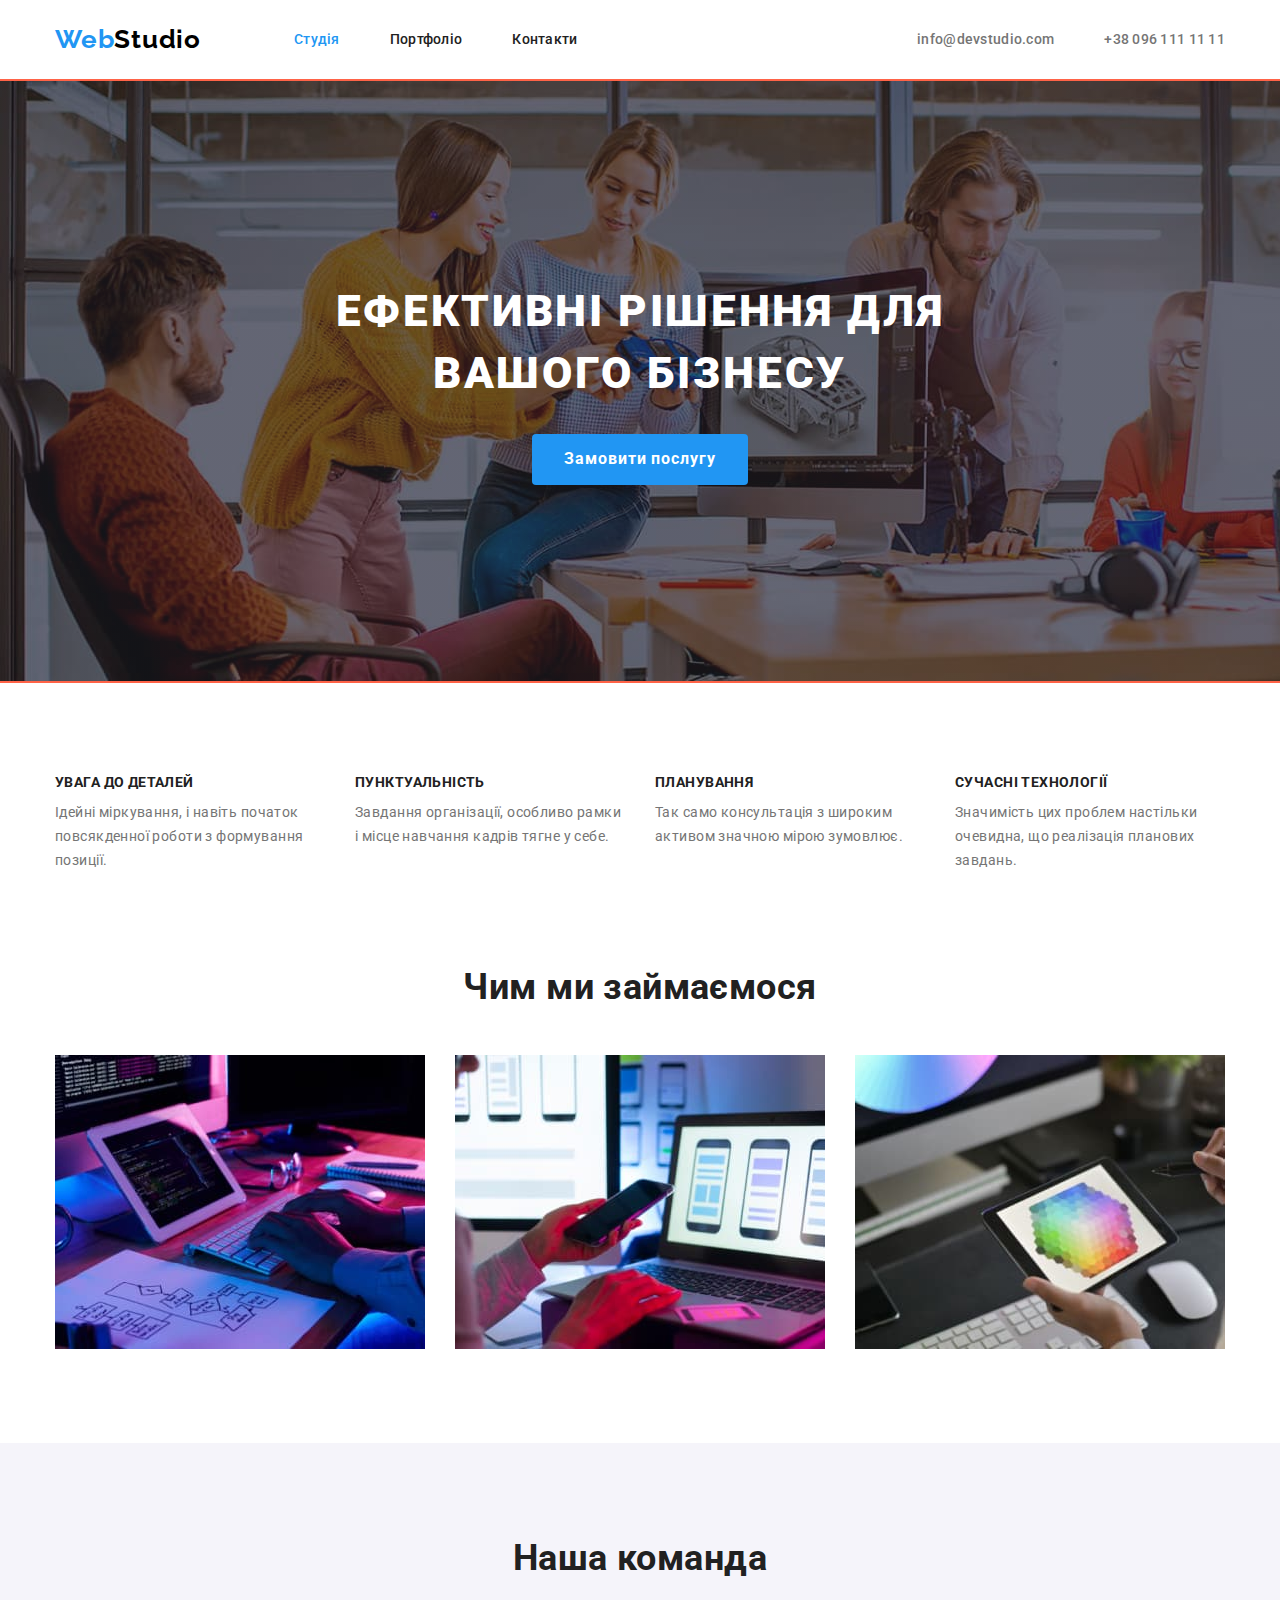
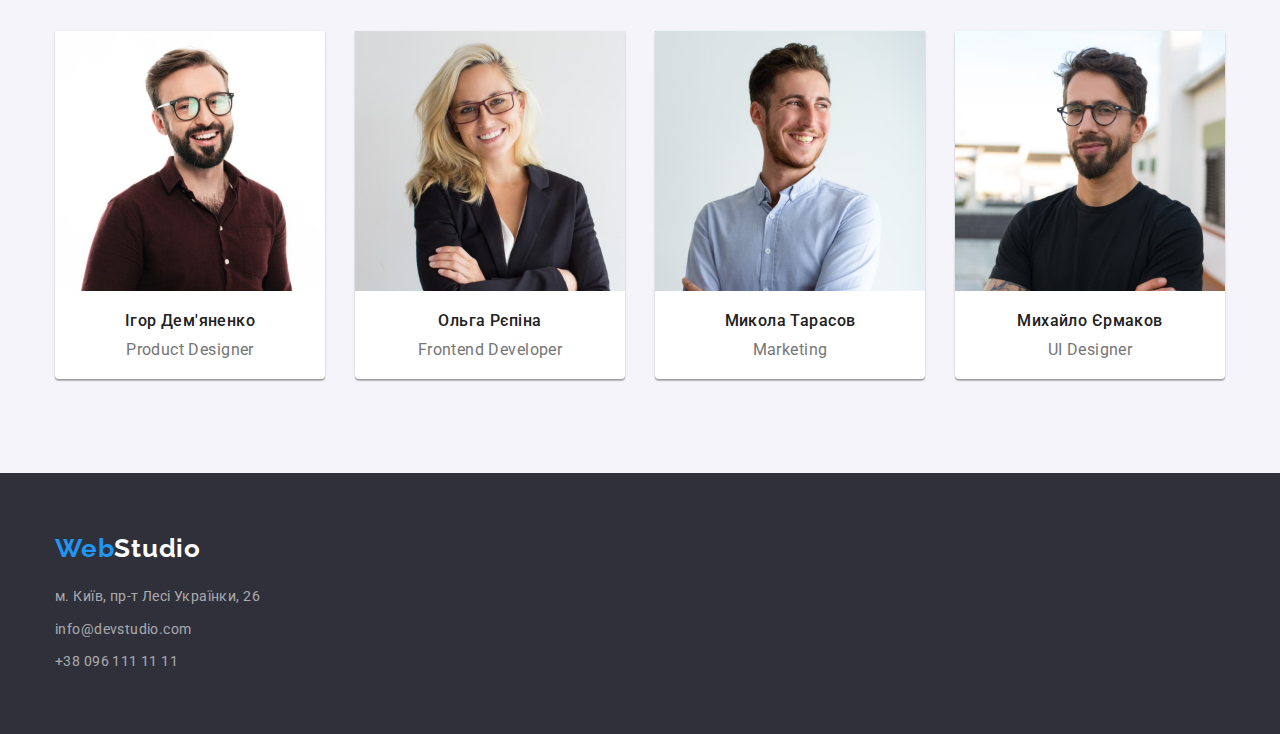
==== index.html @ 195d19e8 "Hero overlay" ====
<!DOCTYPE html>
<html lang="uk">
  <head>
    <meta charset="UTF-8" />
    <meta http-equiv="X-UA-Compatible" content="IE=edge" />
    <meta name="viewport" content="width=device-width, initial-scale=1.0" />
    <link rel="preconnect" href="https://fonts.googleapis.com" />
    <link rel="preconnect" href="https://fonts.gstatic.com" crossorigin />
    <link
      href="https://fonts.googleapis.com/css2?family=Raleway:wght@700&family=Roboto:wght@400;500;700;900&display=swap"
      rel="stylesheet"
    />
    <link
      rel="stylesheet"
      href="https://cdnjs.cloudflare.com/ajax/libs/modern-normalize/1.1.0/modern-normalize.min.css"
    />
    <title>WebStudio</title>
    <link rel="stylesheet" href="./css/styles.css" />
  </head>
  <body>
    <header class="page-header">
      <div class="container main-nav">
        <!-- Logo and Nav -->
        <a href="./index.html" class="logo">Web<span class="studio-header">Studio</span></a>
        <nav class="nav-section">
          <ul class="site-nav list">
            <li class="item">
              <a href="./index.html" class="link current">Студія</a>
            </li>
            <li class="item">
              <a href="./portfolio.html" class="link">Портфоліо</a>
            </li>
            <li class="item">
              <a href="" class="link">Контакти</a>
            </li>
          </ul>
        </nav>
        <!-- Email and Tel -->
        <ul class="contact-nav list">
          <li class="item">
            <a href="mailto:info@devstudio.com" class="contacts link">info@devstudio.com</a>
          </li>
          <li class="item">
            <a href="tel:+380961111111" class="contacts link">+38 096 111 11 11</a>
          </li>
        </ul>
      </div>
    </header>
    <main>
      <!-- Section Hero -->
      <section class="hero overlay">
        <!-- <div class="hero-container container"> -->
        <h1 class="hero-title">Ефективні рішення для вашого бізнесу</h1>
        <!-- </div> -->
        <button type="button" class="button">Замовити послугу</button>
      </section>
      <!-- Section - Our features -->
      <section class="features section">
        <div class="container">
          <h2 class="visually-hidden">Наші переваги</h2>
          <ul class="feature-list list">
            <li class="item">
              <h3 class="title">УВАГА ДО ДЕТАЛЕЙ</h3>
              <p class="text">
                Ідейні міркування, і навіть початок повсякденної роботи з формування позиції.
              </p>
            </li>
            <li class="item">
              <h3 class="title">ПУНКТУАЛЬНІСТЬ</h3>
              <p class="text">
                Завдання організації, особливо рамки і місце навчання кадрів тягне у себе.
              </p>
            </li>
            <li class="item">
              <h3 class="title">ПЛАНУВАННЯ</h3>
              <p class="text">Так само консультація з широким активом значною мірою зумовлює.</p>
            </li>
            <li class="item">
              <h3 class="title">СУЧАСНІ ТЕХНОЛОГІЇ</h3>
              <p class="text">
                Значимість цих проблем настільки очевидна, що реалізація планових завдань.
              </p>
            </li>
          </ul>
        </div>
      </section>
      <!-- Section - What we are doing -->
      <section class="work section">
        <div class="container">
          <h2 class="work-title">Чим ми займаємося</h2>
          <ul class="work-list list">
            <li class="item">
              <img
                src="./images/what-we-are-doing/img1.jpg"
                alt="Алгоритм"
                width="370"
                height="294"
              />
            </li>
            <li class="item">
              <img
                src="./images/what-we-are-doing/img2.jpg"
                alt="Мобільний додаток"
                width="370"
                height="294"
              />
            </li>
            <li class="item">
              <img
                src="./images/what-we-are-doing/img3.jpg"
                alt="Палітра кольорів"
                width="370"
                height="294"
              />
            </li>
          </ul>
        </div>
      </section>
      <!-- Section - Our team -->
      <section class="team section">
        <div class="container">
          <h2 class="team-title">Наша команда</h2>
          <ul class="team-list list">
            <li class="item">
              <img
                src="./images/our-team/teamcard1.jpg"
                alt="Ігор Дем'яненко"
                width="270"
                height="260"
              />
              <div class="card-text">
                <h3 class="title">Ігор Дем'яненко</h3>
                <p lang="en" class="text">Product Designer</p>
              </div>
            </li>
            <li class="item">
              <img
                src="./images/our-team/teamcard2.jpg"
                alt="Ольга Рєпіна"
                width="270"
                height="260"
              />
              <div class="card-text">
                <h3 class="title">Ольга Рєпіна</h3>
                <p lang="en" class="text">Frontend Developer</p>
              </div>
            </li>
            <li class="item">
              <img
                src="./images/our-team/teamcard3.jpg"
                alt="Микола Тарасов"
                width="270"
                height="260"
              />
              <div class="card-text">
                <h3 class="title">Микола Тарасов</h3>
                <p lang="en" class="text">Marketing</p>
              </div>
            </li>
            <li class="item">
              <img
                src="./images/our-team/teamcard4.jpg"
                alt="Михайло Єрмаков"
                width="270"
                height="260"
              />
              <div class="card-text">
                <h3 class="title">Михайло Єрмаков</h3>
                <p lang="en" class="text">UI Designer</p>
              </div>
            </li>
          </ul>
        </div>
      </section>
    </main>
    <footer class="page-footer">
      <div class="container">
        <!-- Logo and contacts-->
        <a href="./index.html" class="logo">Web<span class="studio-footer">Studio</span></a>
        <address>
          <ul class="footer-list list">
            <li class="item">
              <a
                href="https://goo.gl/maps/AmhNYhJj7zLtnfJ69"
                target="_blank"
                rel="noreferrer noopener nofollow"
                class="address-footer footer-link"
                >м. Київ, пр-т Лесі Українки, 26</a
              >
            </li>
            <li class="item">
              <a href="mailto:info@devstudio.com" class="email-footer footer-link"
                >info@devstudio.com</a
              >
            </li>
            <li class="item">
              <a href="tel:+380961111111" class="tel-footer footer-link">+38 096 111 11 11</a>
            </li>
          </ul>
        </address>
      </div>
    </footer>
  </body>
</html>
---- css/styles.css ----
:root {
    --primary-bkgd-color:#FFFFFF;
    --secondary-bkgd-color:#2F303A;
    --team-bkgd-color:#F5F4FA;

    --primary-text-color: #757575;
    --secondary-text-color: #212121;
    --accent-text-color: #2196F3;
    --herobutton-accent-color: #188CE8;
    --logo-text-color: #000000;

    --contacts-footer-color: rgba(255, 255, 255, 0.6);
    --portfolio-bkgd-color: #EEEEEE;
    --header-line-color:#ECECEC;
}
/* Global */
body {
    background-color:var(--primary-bkgd-color);
    color: var(--primary-text-color);

    font-family: 'Roboto', sans-serif;
    font-size: 14px;
    line-height: 1.7;
    letter-spacing: 0.03em;
}
.site-nav .link:hover,
.site-nav .link:focus {
    color: var(--accent-text-color);
}
.contact-nav .link:hover,
.contact-nav .link:focus {
    color: var(--accent-text-color);
}
.site-nav .link.current {
    color: var(--accent-text-color);
}
.hero .button:hover,
.hero .button:focus {
    background-color: var(--herobutton-accent-color);
}
.portfolio .button:hover,
.portfolio .button:focus {
    background-color: var(--accent-text-color);
    color: var(--primary-bkgd-color);
    box-shadow: 0px 3px 1px rgba(0, 0, 0, 0.1), 0px 1px 2px rgba(0, 0, 0, 0.08), 0px 2px 2px rgba(0, 0, 0, 0.12);
}
.link,
.card {
    text-decoration: none;
}
.footer-link:hover,
.footer-link:focus {
    color: var(--primary-bkgd-color);
}
img {
    display: block;
}
/* Utilites */
.list {
    list-style: none;
    padding: 0;
    margin: 0;
}
.container {
    margin-left: auto;
    margin-right: auto;
    width: 1200px;
    padding-left: 15px;
    padding-right: 15px;
}
.section {
    padding-top: 94px;
    padding-bottom: 94px;
}

/* HEADER */
.page-header {
    border-bottom-width: 1px;
    border-bottom-style: solid;
    border-bottom-color: var(--header-line-color);
}
.main-nav {
    display: flex;
    align-items: center;
}
/* logo */
.logo {
    color: var(--accent-text-color);

    font-family: 'Raleway', sans-serif;
    font-weight: 700;
    font-size: 26px;
    line-height: 1.2;
    letter-spacing: 0.03em;
    text-decoration: none;
}
.studio-header {
    color: var(--logo-text-color);
}
/* site-nav */
.site-nav,
.contact-nav{
    display: flex;
}
.site-nav .item:not(:last-child) {
    margin-right: 50px;
}
.site-nav .link,
.contact-nav .link {
    display: block;
    padding-top: 32px;
    padding-bottom: 32px;

    color: var(--secondary-text-color);
    font-weight: 500;
    font-size: 14px;
    line-height: 1.14;
    letter-spacing: 0.02em;
}
.nav-section {
    margin-left: 93px;
}
/* contact-nav */
.contact-nav .contacts {
    color: var(--primary-text-color);
}
.contact-nav .item + .item {
    margin-left: 50px;
}
.contact-nav {
    margin-left: auto;
}

/* HERO */
.hero {
    background-color: var(--secondary-bkgd-color);
    padding-top: 200px;
    padding-bottom: 200px;
    text-align: center;
}
.hero-container {
    width: 696px;
}
.hero-title {
    margin-top: 0px;
    margin-bottom: 30px;
    margin-left: auto;
    margin-right: auto;
    width: 696px;

    color: var(--primary-bkgd-color);

    font-weight: 900;
    font-size: 44px;
    line-height: 1.4;
    letter-spacing: 0.06em;
    text-transform: uppercase;
}
.hero .button {
    padding: 10px 32px;
    min-width: 216px;
    border: none;
    border-radius: 4px;

    background-color: var(--accent-text-color);
    color: var(--primary-bkgd-color);

    font-family: inherit;
    font-weight: 700;
    font-size: 16px;
    line-height: 1.9;
    align-items: center;
    letter-spacing: 0.06em;
    cursor: pointer;
}
.overlay {
    max-width: 1600px;
    height: 600px;
    margin-left: auto;
    margin-right: auto;
    outline: 2px solid tomato;
    background-image: 
    linear-gradient(to right,rgba(47, 48, 58, 0.4), rgba(47, 48, 58, 0.4)),
    url(../images/hero/hero.jpg);
}
/* OUR FEATURES */

.visually-hidden {
    position: absolute;
    width: 1px;
    height: 1px;
    margin: -1px;
    border: 0;
    padding: 0;
    white-space: nowrap;
    clip-path: inset(100%);
    clip: rect(0 0 0 0);
    overflow: hidden;
}
.feature-list {
    display:flex;
}
.feature-list .item {
    width: 270px;
}
.feature-list .item:not(:last-child) {
    margin-right: 30px;
}
.features .title {
    margin-top: 0;
    margin-bottom: 10px;

    color: var(--secondary-text-color);

    font-size: 14px;
    font-weight: 700;
    line-height: 1.14;
    text-transform: uppercase;
}
.features .text {
    margin-top: 0;
    margin-bottom: 0;
}
/* WHAT WE ARE DOING (WORK)*/
.work {
    padding-top: 0;
}
.work-list {
    display: flex;
}
.work-list .item:not(:last-child) {
    margin-right: 30px;
}
.work-title,
.team-title {
    color: var(--secondary-text-color);

    font-weight: 700;
    font-size: 36px;
    line-height: 1.2;
    text-align: center;
}
.work-title {
    margin-top: 0;
    margin-bottom: 46px;
}

/* OUR TEAM */
.team {
    background-color: var(--team-bkgd-color);
}
.team-list {
    display: flex;
}
.team-list .item:not(:last-child) {
    margin-right: 30px;
}
.team .item {
/* outline: 1px solid tomato; */
background: #FFFFFF;
box-shadow: 0px 1px 3px rgba(0, 0, 0, 0.12), 0px 1px 1px rgba(0, 0, 0, 0.14), 0px 2px 1px rgba(0, 0, 0, 0.2);
border-radius: 0px 0px 4px 4px;
}
.team-title {
    margin-top: 0;
    margin-bottom: 50px;
}
.team .title {
    text-align: center;
    margin: 0;
    margin-bottom: 10px;

    color: var(--secondary-text-color);

    font-weight: 500;
    font-size: 16px;
    line-height: 1.2;
}
.team .text {
    text-align: center;
    margin:0;

    color: var(--primary-text-color);

    font-weight: 400;
    font-size: 16px;
    line-height: 1.2;
}
.team .card-text {
    padding: 20px 24px;
    /* background-color: var(--primary-bkgd-color); */
}
/* FOOTER */
.page-footer {
    background-color: var(--secondary-bkgd-color);
    padding-top: 60px;
    padding-bottom: 60px;
}
.studio-footer {
    color: var(--primary-bkgd-color);
}
address {
font-style: normal;
margin-top: 20px;
}
.address-footer,
.email-footer,
.tel-footer {
    color: var(--contacts-footer-color);
    font-size: 14px;
    text-decoration: none;   
}
.footer-list .item:not(:last-child) {
    margin-bottom: 9px;
}
.address-footer {
    /* margin-top: 20px;
    margin-bottom: 9px; */
}
.email-footer {
    /* margin-bottom: 9px; */
}

/* PORTFOLIO PAGE */

/* buttons */
.button-list {
    display: flex;
    justify-content: center;
}
.button-list .item:not(:last-child) {
    margin-right: 8px;
}
.portfolio .button {
    padding: 6px 22px;
    min-width: 73px;
    border: none;
    border-radius: 4px;

    background-color: var(--team-bkgd-color);

    font-family: inherit;
    color: var(--secondary-text-color);
    font-weight: 500;
    font-size: 16px;
    line-height: 1.6;
    text-align: center;
    letter-spacing: 0.03em;
    cursor: pointer;
}
/* cards */
.card-list {
    display: flex;
    flex-wrap: wrap;
    margin-top: 50px;
}
.card-list .item {
    width: 370px;
    margin-right: 30px;
    margin-bottom: 30px;
}
.card-list .item:nth-child(3n) {
    margin-right: 0px;
}
.card-list .item:nth-last-child(-n + 3) {
    margin-bottom: 0px;
}
.card .title {
    margin: 0;
    margin-bottom: 4px;

    color: var(--secondary-text-color);
    font-weight: 700;
    font-size: 18px;
    line-height: 2;
    letter-spacing: 0.06em;
}
.card .text {
    margin: 0;

    color: var(--primary-text-color);
    font-weight: 400;
    font-size: 16px;
    line-height: 1.2;
}
.portfolio .card-text {
    padding: 20px 24px;
    border-right: 1px solid var(--portfolio-bkgd-color);
    border-bottom: 1px solid var(--portfolio-bkgd-color);
    border-left: 1px solid var(--portfolio-bkgd-color);
}
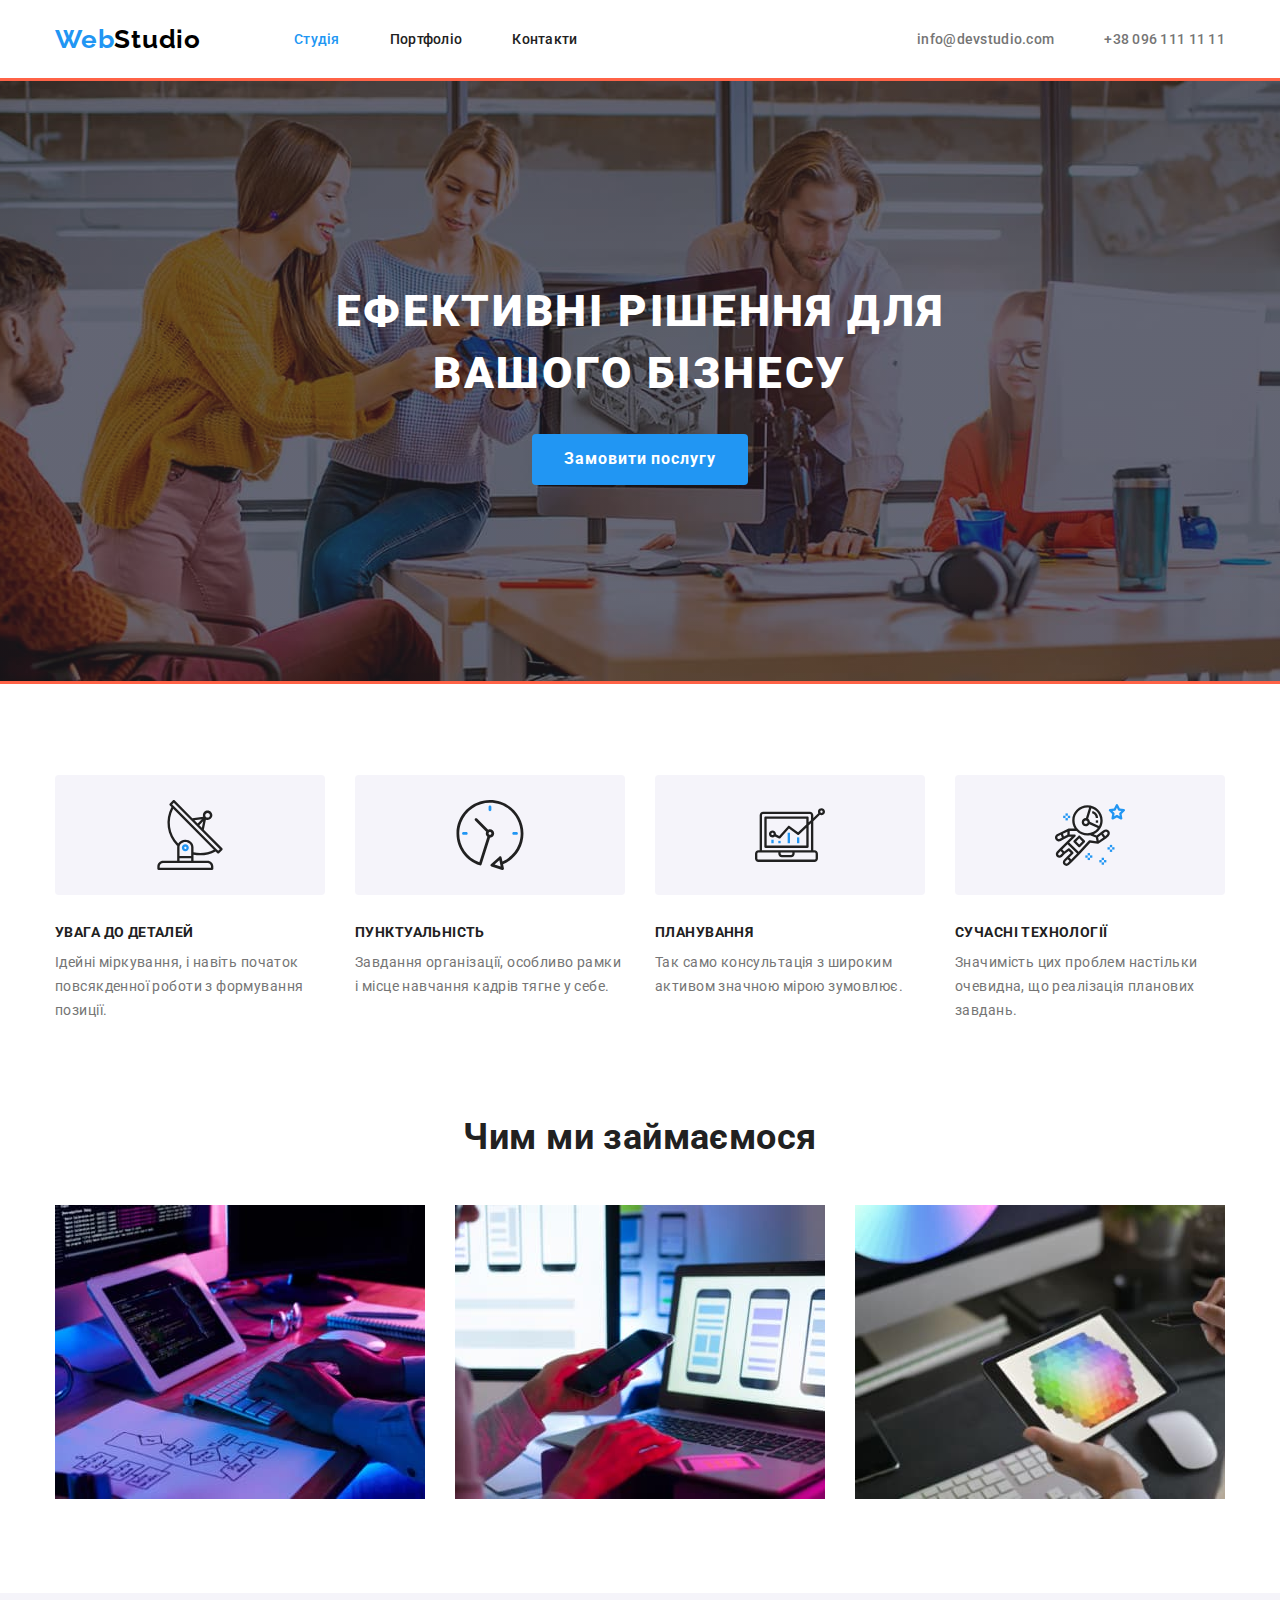
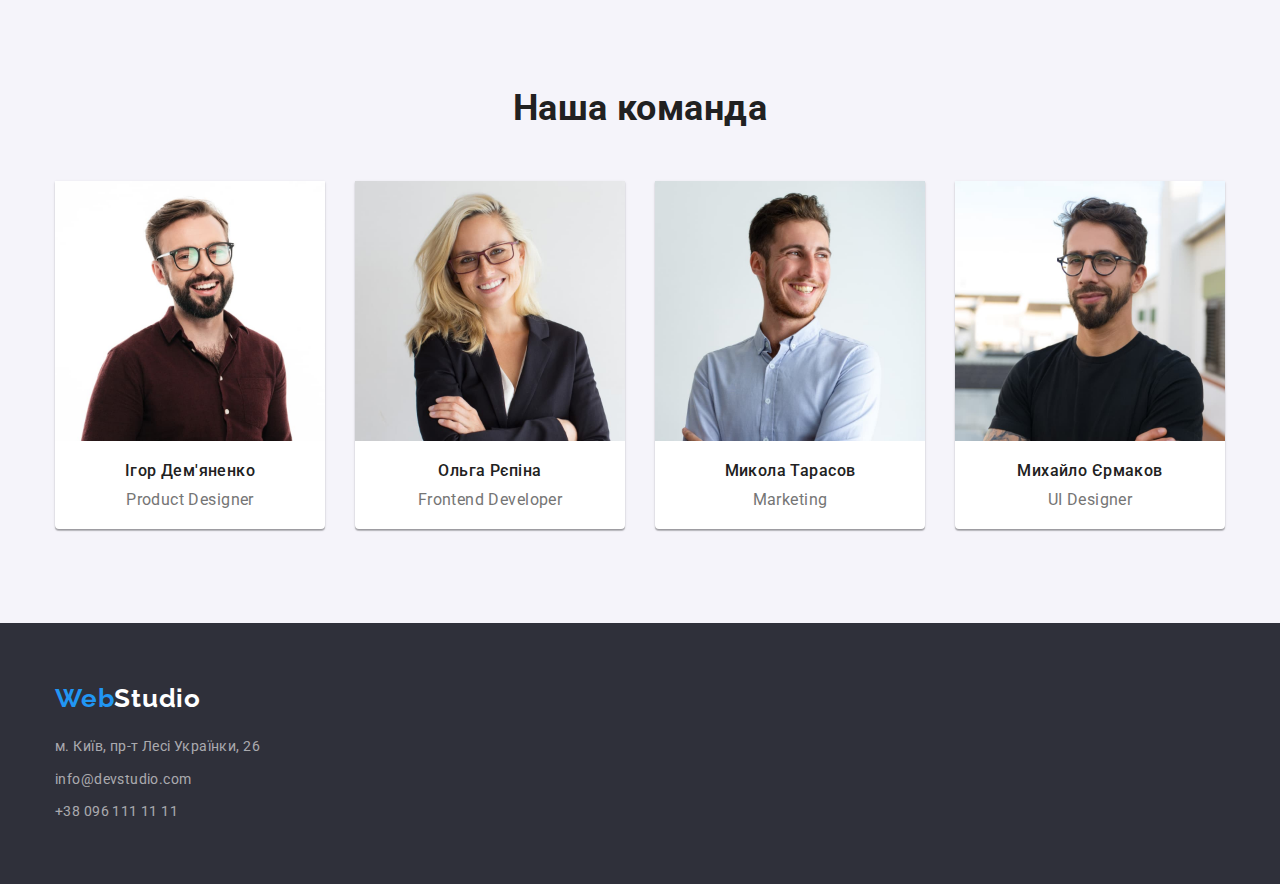
==== commit 8e1f5468: "Features done" ====
--- a/index.html
+++ b/index.html
@@ -49,9 +49,7 @@
     <main>
       <!-- Section Hero -->
       <section class="hero overlay">
-        <!-- <div class="hero-container container"> -->
         <h1 class="hero-title">Ефективні рішення для вашого бізнесу</h1>
-        <!-- </div> -->
         <button type="button" class="button">Замовити послугу</button>
       </section>
       <!-- Section - Our features -->
@@ -59,23 +57,23 @@
         <div class="container">
           <h2 class="visually-hidden">Наші переваги</h2>
           <ul class="feature-list list">
-            <li class="item">
+            <li class="item icon-antenna">
               <h3 class="title">УВАГА ДО ДЕТАЛЕЙ</h3>
               <p class="text">
                 Ідейні міркування, і навіть початок повсякденної роботи з формування позиції.
               </p>
             </li>
-            <li class="item">
+            <li class="item icon-clock">
               <h3 class="title">ПУНКТУАЛЬНІСТЬ</h3>
               <p class="text">
                 Завдання організації, особливо рамки і місце навчання кадрів тягне у себе.
               </p>
             </li>
-            <li class="item">
+            <li class="item icon-diagram">
               <h3 class="title">ПЛАНУВАННЯ</h3>
               <p class="text">Так само консультація з широким активом значною мірою зумовлює.</p>
             </li>
-            <li class="item">
+            <li class="item icon-astronaut">
               <h3 class="title">СУЧАСНІ ТЕХНОЛОГІЇ</h3>
               <p class="text">
                 Значимість цих проблем настільки очевидна, що реалізація планових завдань.
--- a/css/styles.css
+++ b/css/styles.css
@@ -137,9 +137,7 @@
     padding-top: 200px;
     padding-bottom: 200px;
     text-align: center;
-}
-.hero-container {
-    width: 696px;
+    outline: 3px solid tomato;
 }
 .hero-title {
     margin-top: 0px;
@@ -178,10 +176,13 @@
     height: 600px;
     margin-left: auto;
     margin-right: auto;
-    outline: 2px solid tomato;
     background-image: 
-    linear-gradient(to right,rgba(47, 48, 58, 0.4), rgba(47, 48, 58, 0.4)),
+    linear-gradient(rgba(47, 48, 58, 0.4), rgba(47, 48, 58, 0.4)),
     url(../images/hero/hero.jpg);
+    background-repeat:no-repeat;
+    background-size: cover;
+    background-position: center;
+    /* outline: 3px solid aqua; */
 }
 /* OUR FEATURES */
 
@@ -221,6 +222,36 @@
     margin-top: 0;
     margin-bottom: 0;
 }
+.feature-list .item::before {
+    content:' ';
+    display: flex;
+    /* outline: 1px solid tomato; */
+    height: 120px;
+    margin-bottom: 30px;
+
+    background-color: var(--team-bkgd-color);
+    border-radius: 4px;
+}
+.icon-antenna::before {
+    background-image: url('../images/features/antenna.svg');
+    background-repeat:no-repeat;
+    background-position: center;
+}
+.icon-clock::before {
+    background-image: url('../images/features/clock.svg');
+    background-repeat: no-repeat;
+    background-position: center;
+}
+.icon-diagram::before {
+    background-image: url('../images/features/diagram.svg');
+    background-repeat: no-repeat;
+    background-position: center;
+}
+.icon-astronaut::before {
+    background-image: url('../images/features/astronaut.svg');
+    background-repeat: no-repeat;
+    background-position: center;
+}
 /* WHAT WE ARE DOING (WORK)*/
 .work {
     padding-top: 0;
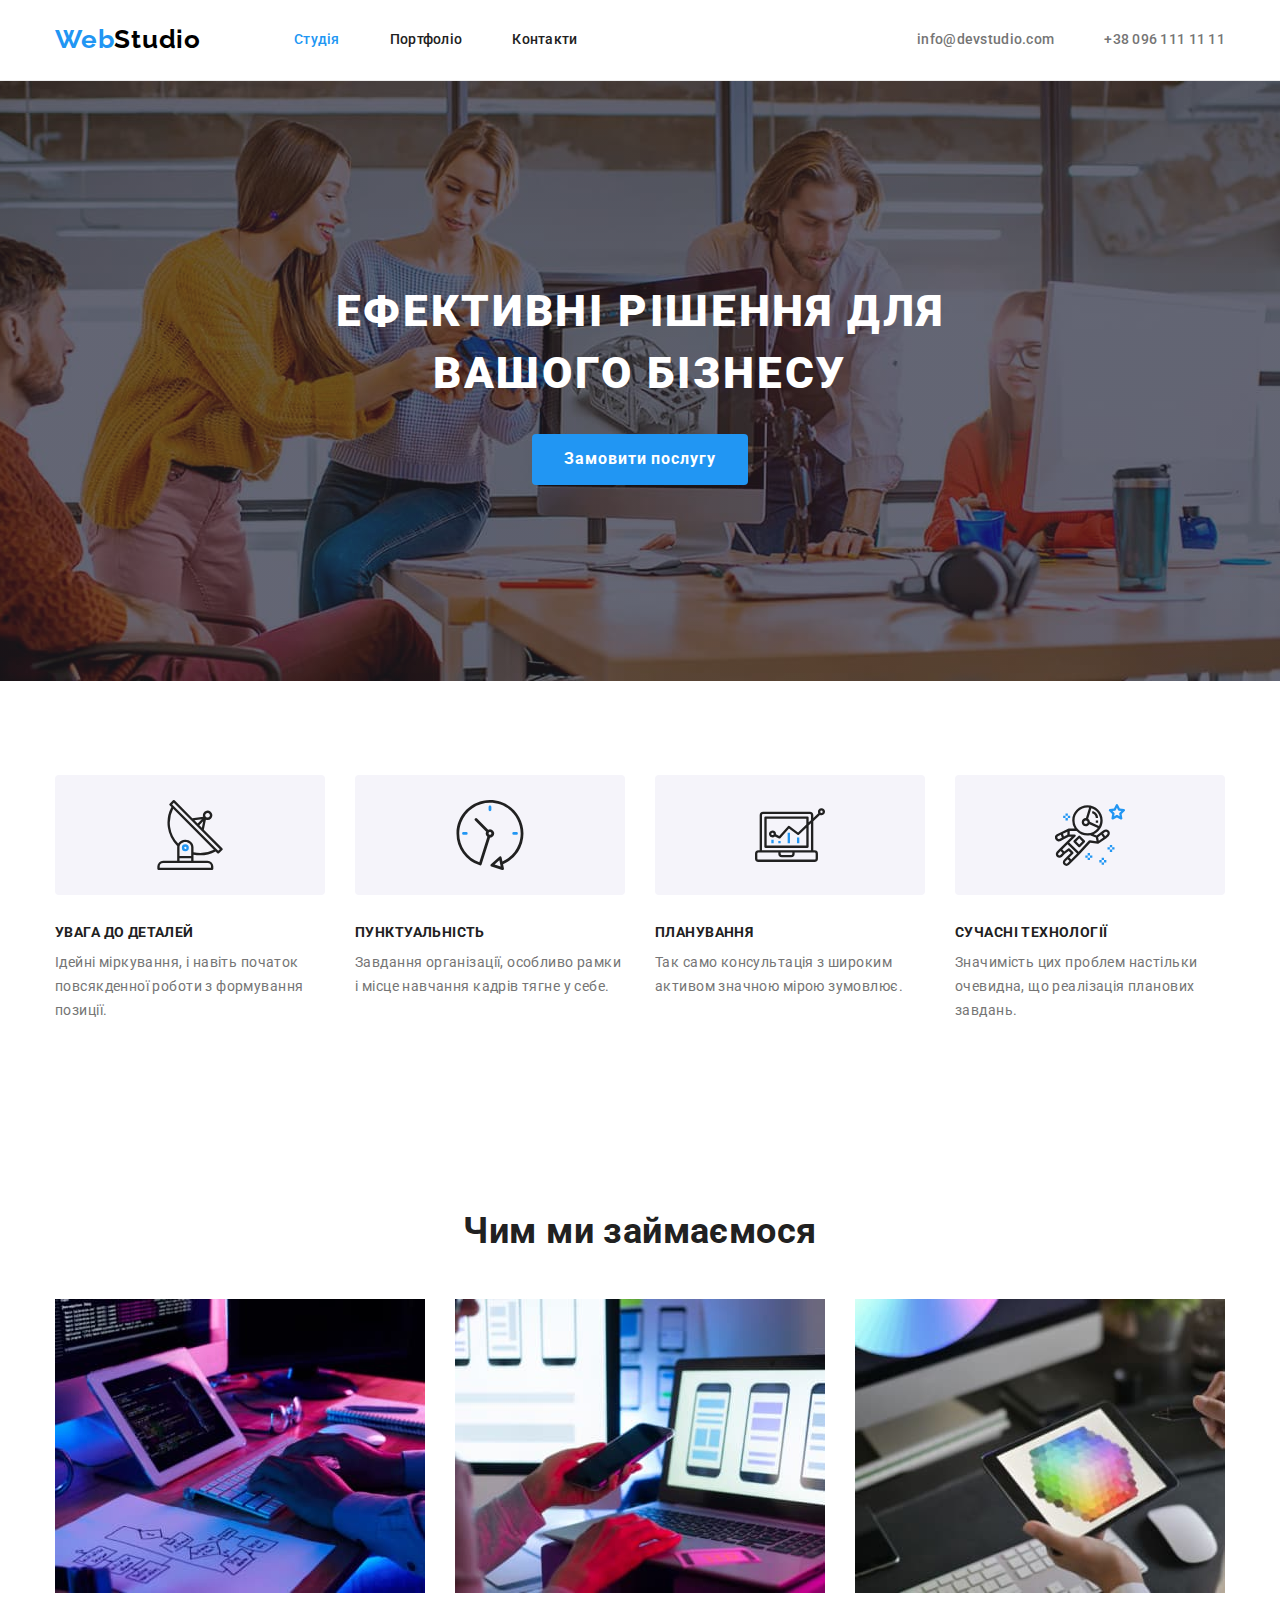
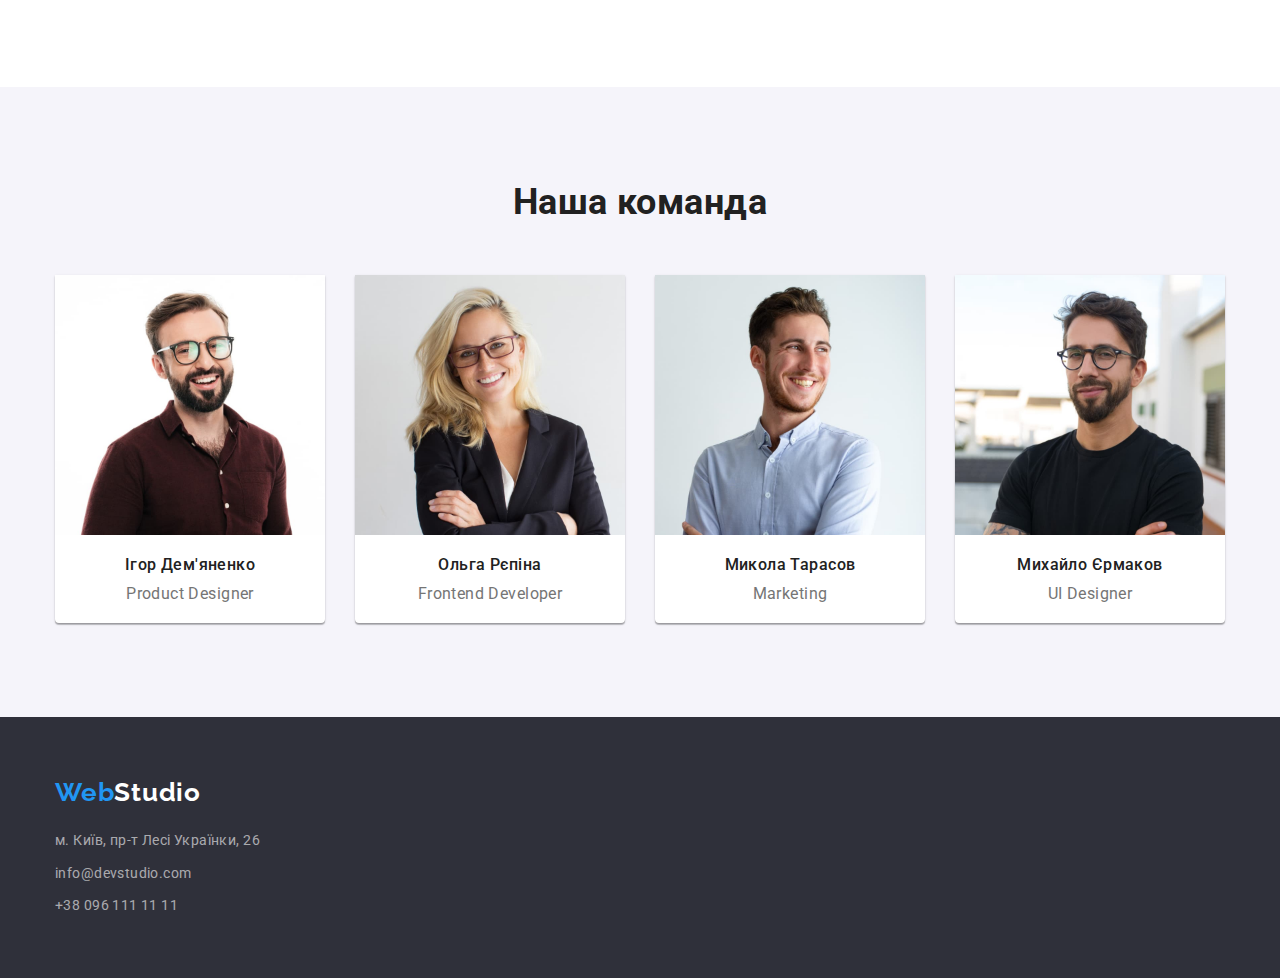
==== commit 357cfe94: "Features" ====
--- a/index.html
+++ b/index.html
@@ -57,23 +57,43 @@
         <div class="container">
           <h2 class="visually-hidden">Наші переваги</h2>
           <ul class="feature-list list">
-            <li class="item icon-antenna">
+            <li class="item">
+              <div class="feature-icons">
+                <svg width="70" height="70">
+                  <use href="./images/sprite.svg#icon-antenna"></use>
+                </svg>
+              </div>
               <h3 class="title">УВАГА ДО ДЕТАЛЕЙ</h3>
               <p class="text">
                 Ідейні міркування, і навіть початок повсякденної роботи з формування позиції.
               </p>
             </li>
-            <li class="item icon-clock">
+            <li class="item">
+              <div class="feature-icons">
+                <svg width="70" height="70">
+                  <use href="./images/sprite.svg#icon-clock"></use>
+                </svg>
+              </div>
               <h3 class="title">ПУНКТУАЛЬНІСТЬ</h3>
               <p class="text">
                 Завдання організації, особливо рамки і місце навчання кадрів тягне у себе.
               </p>
             </li>
-            <li class="item icon-diagram">
+            <li class="item">
+              <div class="feature-icons">
+                <svg width="70" height="70">
+                  <use href="./images/sprite.svg#icon-diagram"></use>
+                </svg>
+              </div>
               <h3 class="title">ПЛАНУВАННЯ</h3>
               <p class="text">Так само консультація з широким активом значною мірою зумовлює.</p>
             </li>
-            <li class="item icon-astronaut">
+            <li class="item">
+              <div class="feature-icons">
+                <svg width="70" height="70">
+                  <use href="./images/sprite.svg#icon-astronaut"></use>
+                </svg>
+              </div>
               <h3 class="title">СУЧАСНІ ТЕХНОЛОГІЇ</h3>
               <p class="text">
                 Значимість цих проблем настільки очевидна, що реалізація планових завдань.
--- a/css/styles.css
+++ b/css/styles.css
@@ -137,7 +137,6 @@
     padding-top: 200px;
     padding-bottom: 200px;
     text-align: center;
-    outline: 3px solid tomato;
 }
 .hero-title {
     margin-top: 0px;
@@ -182,7 +181,6 @@
     background-repeat:no-repeat;
     background-size: cover;
     background-position: center;
-    /* outline: 3px solid aqua; */
 }
 /* OUR FEATURES */
 
@@ -222,16 +220,19 @@
     margin-top: 0;
     margin-bottom: 0;
 }
-.feature-list .item::before {
-    content:' ';
-    display: flex;
-    /* outline: 1px solid tomato; */
+.feature-icons {
+    display: flex;
+    /* width: 270; */
     height: 120px;
     margin-bottom: 30px;
 
     background-color: var(--team-bkgd-color);
     border-radius: 4px;
-}
+
+    align-items: center;
+    justify-content: center;
+}
+
 .icon-antenna::before {
     background-image: url('../images/features/antenna.svg');
     background-repeat:no-repeat;
@@ -251,7 +252,7 @@
     background-image: url('../images/features/astronaut.svg');
     background-repeat: no-repeat;
     background-position: center;
-}
+} */
 /* WHAT WE ARE DOING (WORK)*/
 .work {
     padding-top: 0;
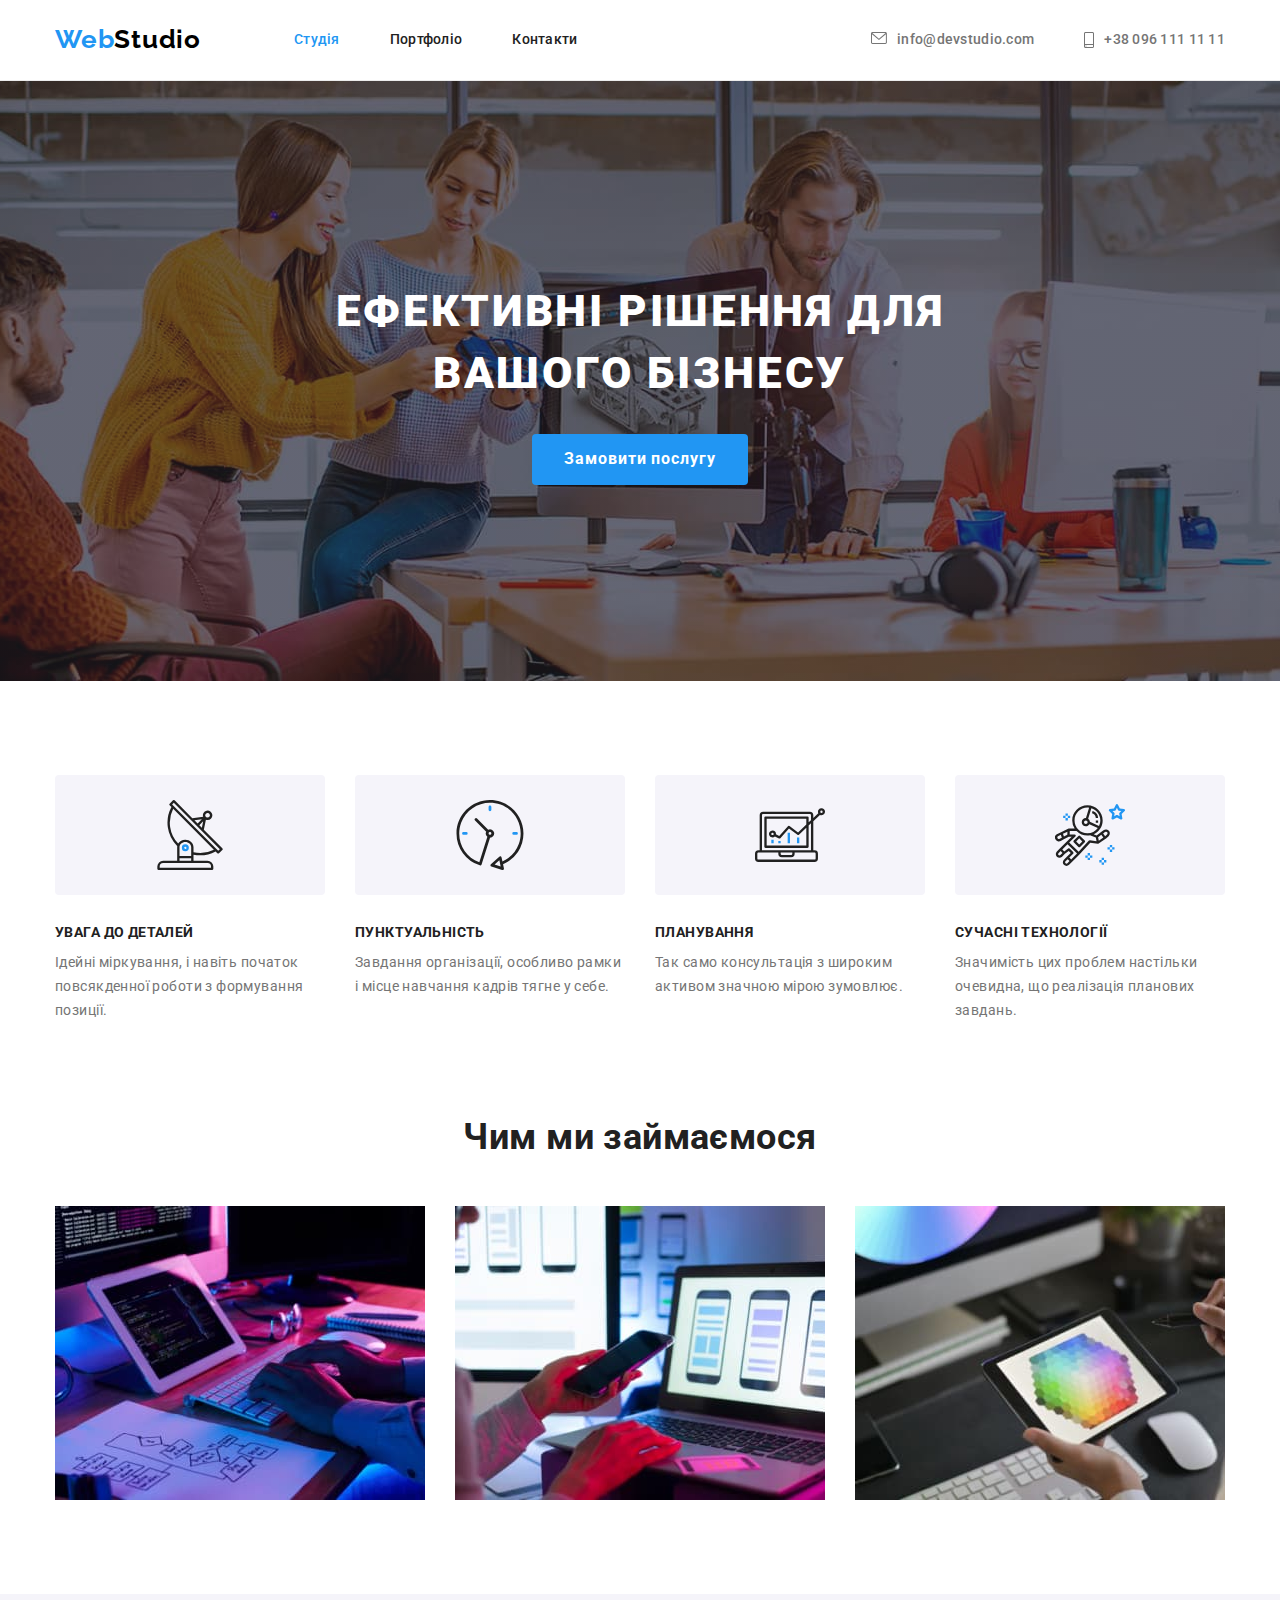
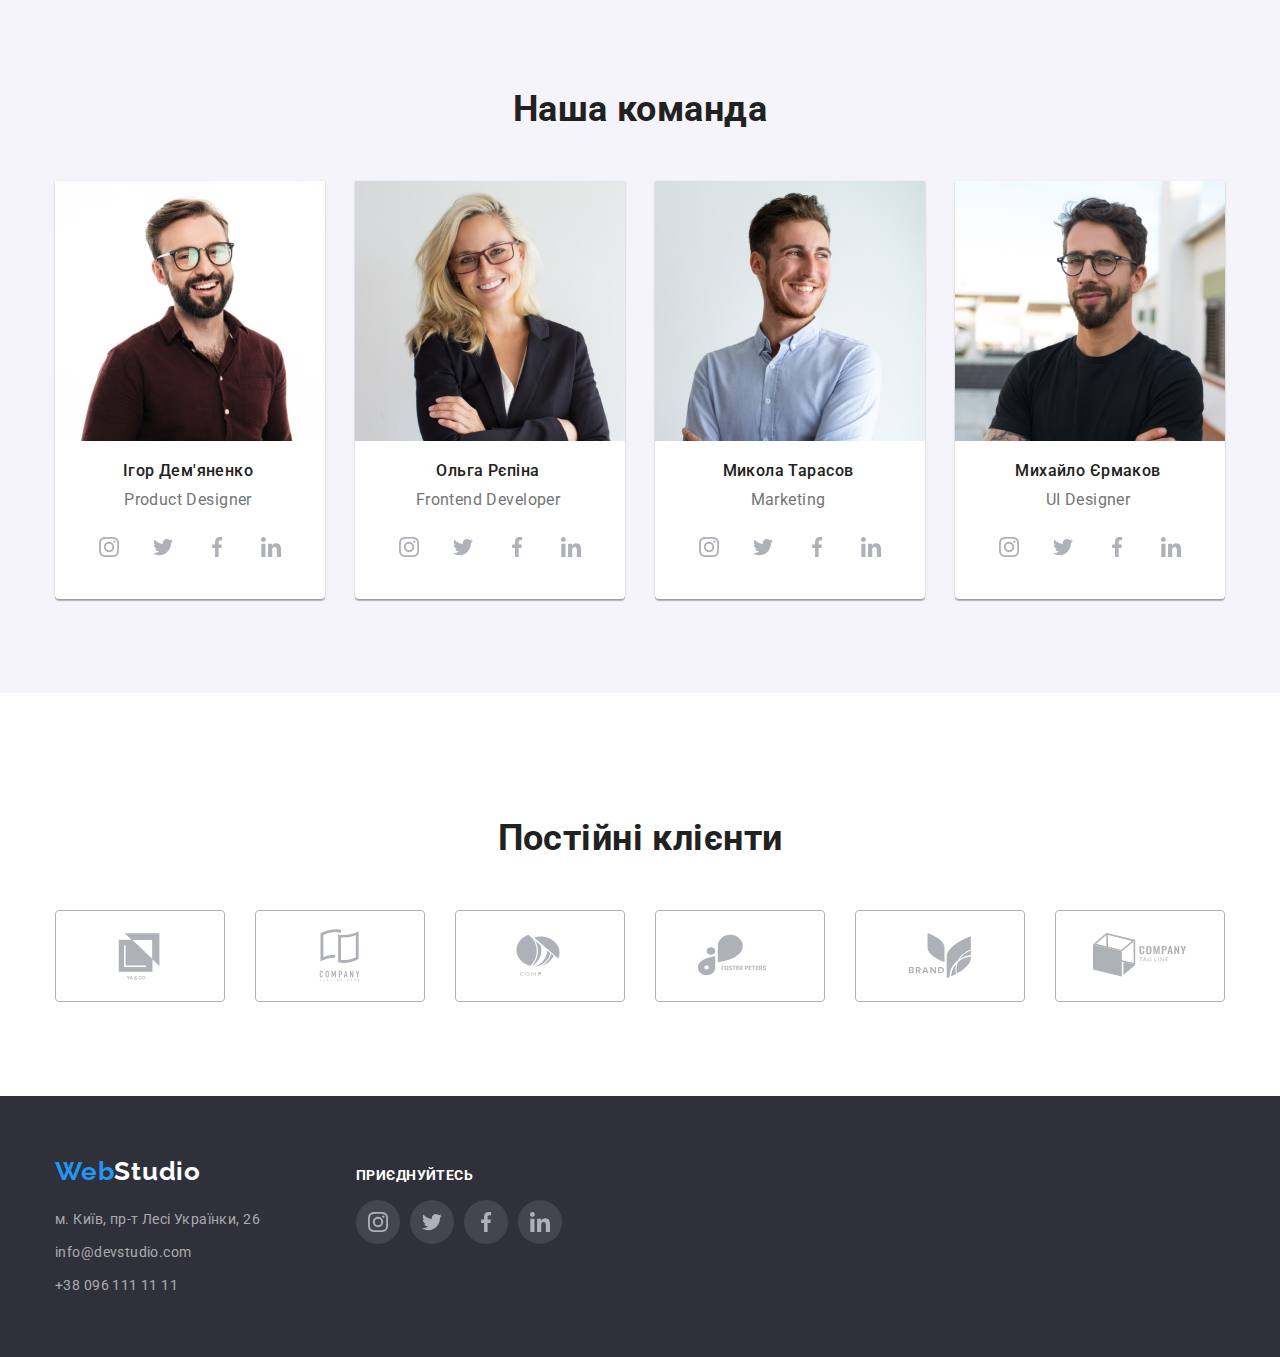
==== commit c8dfa534: "Final mine" ====
--- a/index.html
+++ b/index.html
@@ -38,10 +38,20 @@
         <!-- Email and Tel -->
         <ul class="contact-nav list">
           <li class="item">
-            <a href="mailto:info@devstudio.com" class="contacts link">info@devstudio.com</a>
+            <a href="mailto:info@devstudio.com" class="link">
+              <svg class="icons" width="16" height="12">
+                <use href="./images/icons.svg#icon-envelope"></use>
+              </svg>
+              info@devstudio.com
+            </a>
           </li>
           <li class="item">
-            <a href="tel:+380961111111" class="contacts link">+38 096 111 11 11</a>
+            <a href="tel:+380961111111" class="link">
+              <svg class="icons" width="10" height="16">
+                <use href="./images/icons.svg#icon-smartphone"></use>
+              </svg>
+              +38 096 111 11 11
+            </a>
           </li>
         </ul>
       </div>
@@ -59,8 +69,8 @@
           <ul class="feature-list list">
             <li class="item">
               <div class="feature-icons">
-                <svg width="70" height="70">
-                  <use href="./images/sprite.svg#icon-antenna"></use>
+                <svg class="icons">
+                  <use href="./images/icons.svg#icon-antenna"></use>
                 </svg>
               </div>
               <h3 class="title">УВАГА ДО ДЕТАЛЕЙ</h3>
@@ -70,8 +80,8 @@
             </li>
             <li class="item">
               <div class="feature-icons">
-                <svg width="70" height="70">
-                  <use href="./images/sprite.svg#icon-clock"></use>
+                <svg class="icons">
+                  <use href="./images/icons.svg#icon-clock"></use>
                 </svg>
               </div>
               <h3 class="title">ПУНКТУАЛЬНІСТЬ</h3>
@@ -81,8 +91,8 @@
             </li>
             <li class="item">
               <div class="feature-icons">
-                <svg width="70" height="70">
-                  <use href="./images/sprite.svg#icon-diagram"></use>
+                <svg class="icons">
+                  <use href="./images/icons.svg#icon-diagram"></use>
                 </svg>
               </div>
               <h3 class="title">ПЛАНУВАННЯ</h3>
@@ -90,8 +100,8 @@
             </li>
             <li class="item">
               <div class="feature-icons">
-                <svg width="70" height="70">
-                  <use href="./images/sprite.svg#icon-astronaut"></use>
+                <svg class="icons">
+                  <use href="./images/icons.svg#icon-astronaut"></use>
                 </svg>
               </div>
               <h3 class="title">СУЧАСНІ ТЕХНОЛОГІЇ</h3>
@@ -150,6 +160,32 @@
                 <h3 class="title">Ігор Дем'яненко</h3>
                 <p lang="en" class="text">Product Designer</p>
               </div>
+              <ul class="team-social-item list">
+                <li class="social-item">
+                  <a href="" class="social-link">
+                    <svg class="icons">
+                      <use href="./images/icons.svg#icon-instagram"></use></svg
+                  ></a>
+                </li>
+                <li class="social-item">
+                  <a href="" class="social-link">
+                    <svg class="icons">
+                      <use href="./images/icons.svg#icon-twitter"></use></svg
+                  ></a>
+                </li>
+                <li class="social-item">
+                  <a href="" class="social-link">
+                    <svg class="icons">
+                      <use href="./images/icons.svg#icon-facebook"></use></svg
+                  ></a>
+                </li>
+                <li class="social-item">
+                  <a href="" class="social-link">
+                    <svg class="icons">
+                      <use href="./images/icons.svg#icon-linkedin"></use></svg
+                  ></a>
+                </li>
+              </ul>
             </li>
             <li class="item">
               <img
@@ -162,6 +198,32 @@
                 <h3 class="title">Ольга Рєпіна</h3>
                 <p lang="en" class="text">Frontend Developer</p>
               </div>
+              <ul class="team-social-item list">
+                <li class="social-item">
+                  <a href="" class="social-link">
+                    <svg class="icons">
+                      <use href="./images/icons.svg#icon-instagram"></use></svg
+                  ></a>
+                </li>
+                <li class="social-item">
+                  <a href="" class="social-link">
+                    <svg class="icons">
+                      <use href="./images/icons.svg#icon-twitter"></use></svg
+                  ></a>
+                </li>
+                <li class="social-item">
+                  <a href="" class="social-link">
+                    <svg class="icons">
+                      <use href="./images/icons.svg#icon-facebook"></use></svg
+                  ></a>
+                </li>
+                <li class="social-item">
+                  <a href="" class="social-link">
+                    <svg class="icons">
+                      <use href="./images/icons.svg#icon-linkedin"></use></svg
+                  ></a>
+                </li>
+              </ul>
             </li>
             <li class="item">
               <img
@@ -174,6 +236,32 @@
                 <h3 class="title">Микола Тарасов</h3>
                 <p lang="en" class="text">Marketing</p>
               </div>
+              <ul class="team-social-item list">
+                <li class="social-item">
+                  <a href="" class="social-link">
+                    <svg class="icons">
+                      <use href="./images/icons.svg#icon-instagram"></use></svg
+                  ></a>
+                </li>
+                <li class="social-item">
+                  <a href="" class="social-link">
+                    <svg class="icons">
+                      <use href="./images/icons.svg#icon-twitter"></use></svg
+                  ></a>
+                </li>
+                <li class="social-item">
+                  <a href="" class="social-link">
+                    <svg class="icons">
+                      <use href="./images/icons.svg#icon-facebook"></use></svg
+                  ></a>
+                </li>
+                <li class="social-item">
+                  <a href="" class="social-link">
+                    <svg class="icons">
+                      <use href="./images/icons.svg#icon-linkedin"></use></svg
+                  ></a>
+                </li>
+              </ul>
             </li>
             <li class="item">
               <img
@@ -186,6 +274,76 @@
                 <h3 class="title">Михайло Єрмаков</h3>
                 <p lang="en" class="text">UI Designer</p>
               </div>
+              <ul class="team-social-item list">
+                <li class="social-item">
+                  <a href="" class="social-link">
+                    <svg class="icons">
+                      <use href="./images/icons.svg#icon-instagram"></use></svg
+                  ></a>
+                </li>
+                <li class="social-item">
+                  <a href="" class="social-link">
+                    <svg class="icons">
+                      <use href="./images/icons.svg#icon-twitter"></use></svg
+                  ></a>
+                </li>
+                <li class="social-item">
+                  <a href="" class="social-link">
+                    <svg class="icons">
+                      <use href="./images/icons.svg#icon-facebook"></use></svg
+                  ></a>
+                </li>
+                <li class="social-item">
+                  <a href="" class="social-link">
+                    <svg class="icons">
+                      <use href="./images/icons.svg#icon-linkedin"></use></svg
+                  ></a>
+                </li>
+              </ul>
+            </li>
+          </ul>
+        </div>
+      </section>
+      <!-- Section - Our clients -->
+      <section class="clients section">
+        <div class="container">
+          <h2 class="clients-title">Постійні клієнти</h2>
+          <ul class="clients-list list">
+            <li class="clients-item">
+              <a href="" class="clients-link">
+                <svg class="icons">
+                  <use href="./images/icons.svg#icon-Logo1"></use></svg
+              ></a>
+            </li>
+            <li class="clients-item">
+              <a href="" class="clients-link">
+                <svg class="icons">
+                  <use href="./images/icons.svg#icon-Logo2"></use></svg
+              ></a>
+            </li>
+            <li class="clients-item">
+              <a href="" class="clients-link">
+                <svg class="icons">
+                  <use href="./images/icons.svg#icon-Logo3"></use></svg
+              ></a>
+            </li>
+            <li class="clients-item">
+              <a href="" class="clients-link">
+                <svg class="icons">
+                  <use href="./images/icons.svg#icon-Logo4"></use></svg
+              ></a>
+            </li>
+            <li class="clients-item">
+              <a href="" class="clients-link">
+                <svg class="icons">
+                  <use href="./images/icons.svg#icon-Logo5"></use></svg
+              ></a>
+            </li>
+            <li class="clients-item">
+              <a href="" class="clients-link">
+                <svg class="icons">
+                  <use href="./images/icons.svg#icon-Logo6"></use></svg
+              ></a>
             </li>
           </ul>
         </div>
@@ -194,28 +352,62 @@
     <footer class="page-footer">
       <div class="container">
         <!-- Logo and contacts-->
-        <a href="./index.html" class="logo">Web<span class="studio-footer">Studio</span></a>
-        <address>
-          <ul class="footer-list list">
-            <li class="item">
-              <a
-                href="https://goo.gl/maps/AmhNYhJj7zLtnfJ69"
-                target="_blank"
-                rel="noreferrer noopener nofollow"
-                class="address-footer footer-link"
-                >м. Київ, пр-т Лесі Українки, 26</a
-              >
-            </li>
-            <li class="item">
-              <a href="mailto:info@devstudio.com" class="email-footer footer-link"
-                >info@devstudio.com</a
-              >
-            </li>
-            <li class="item">
-              <a href="tel:+380961111111" class="tel-footer footer-link">+38 096 111 11 11</a>
-            </li>
-          </ul>
-        </address>
+        <div class="footer-contacts">
+          <a href="./index.html" class="logo">Web<span class="studio-footer">Studio</span></a>
+          <address>
+            <ul class="footer-list list">
+              <li class="item">
+                <a
+                  href="https://goo.gl/maps/AmhNYhJj7zLtnfJ69"
+                  target="_blank"
+                  rel="noreferrer noopener nofollow"
+                  class="address-footer footer-link"
+                  >м. Київ, пр-т Лесі Українки, 26</a
+                >
+              </li>
+              <li class="item">
+                <a href="mailto:info@devstudio.com" class="email-footer footer-link"
+                  >info@devstudio.com</a
+                >
+              </li>
+              <li class="item">
+                <a href="tel:+380961111111" class="tel-footer footer-link">+38 096 111 11 11</a>
+              </li>
+            </ul>
+          </address>
+        </div>
+        <!-- Join and social links-->
+        <div class="footer-join">
+          <p class="title">
+            <strong>приєднуйтесь</strong>
+          </p>
+          <ul class="footer-social-item list">
+            <li class="social-item">
+              <a href="" class="social-link">
+                <svg class="icons">
+                  <use href="./images/icons.svg#icon-instagram"></use></svg
+              ></a>
+            </li>
+            <li class="social-item">
+              <a href="" class="social-link">
+                <svg class="icons">
+                  <use href="./images/icons.svg#icon-twitter"></use></svg
+              ></a>
+            </li>
+            <li class="social-item">
+              <a href="" class="social-link">
+                <svg class="icons">
+                  <use href="./images/icons.svg#icon-facebook"></use></svg
+              ></a>
+            </li>
+            <li class="social-item">
+              <a href="" class="social-link">
+                <svg class="icons">
+                  <use href="./images/icons.svg#icon-linkedin"></use></svg
+              ></a>
+            </li>
+          </ul>
+        </div>
       </div>
     </footer>
   </body>
--- a/css/styles.css
+++ b/css/styles.css
@@ -12,6 +12,7 @@
     --contacts-footer-color: rgba(255, 255, 255, 0.6);
     --portfolio-bkgd-color: #EEEEEE;
     --header-line-color:#ECECEC;
+    --icon-color: #AFB1B8;
 }
 /* Global */
 body {
@@ -23,34 +24,9 @@
     line-height: 1.7;
     letter-spacing: 0.03em;
 }
-.site-nav .link:hover,
-.site-nav .link:focus {
-    color: var(--accent-text-color);
-}
-.contact-nav .link:hover,
-.contact-nav .link:focus {
-    color: var(--accent-text-color);
-}
-.site-nav .link.current {
-    color: var(--accent-text-color);
-}
-.hero .button:hover,
-.hero .button:focus {
-    background-color: var(--herobutton-accent-color);
-}
-.portfolio .button:hover,
-.portfolio .button:focus {
-    background-color: var(--accent-text-color);
-    color: var(--primary-bkgd-color);
-    box-shadow: 0px 3px 1px rgba(0, 0, 0, 0.1), 0px 1px 2px rgba(0, 0, 0, 0.08), 0px 2px 2px rgba(0, 0, 0, 0.12);
-}
 .link,
 .card {
     text-decoration: none;
-}
-.footer-link:hover,
-.footer-link:focus {
-    color: var(--primary-bkgd-color);
 }
 img {
     display: block;
@@ -98,6 +74,9 @@
     color: var(--logo-text-color);
 }
 /* site-nav */
+.site-nav .link.current {
+    color: var(--accent-text-color);
+}
 .site-nav,
 .contact-nav{
     display: flex;
@@ -107,7 +86,7 @@
 }
 .site-nav .link,
 .contact-nav .link {
-    display: block;
+    display: flex;
     padding-top: 32px;
     padding-bottom: 32px;
 
@@ -117,18 +96,37 @@
     line-height: 1.14;
     letter-spacing: 0.02em;
 }
+.site-nav .link:hover,
+.site-nav .link:focus {
+    color: var(--accent-text-color);
+}
 .nav-section {
     margin-left: 93px;
 }
 /* contact-nav */
-.contact-nav .contacts {
+.contact-nav .link {
     color: var(--primary-text-color);
+}
+.contact-nav .link:hover,
+.contact-nav .link:focus {
+    color: var(--accent-text-color);
 }
 .contact-nav .item + .item {
     margin-left: 50px;
 }
 .contact-nav {
     margin-left: auto;
+}
+.contact-nav .icons {
+    margin-right: 10px;
+    fill: var(--primary-text-color);
+    align-items: center;
+}
+.contact-nav .link:hover svg {
+    fill: var(--accent-text-color);
+}
+.contact-nav .link:focus svg {
+    fill: var(--accent-text-color);
 }
 
 /* HERO */
@@ -169,6 +167,10 @@
     align-items: center;
     letter-spacing: 0.06em;
     cursor: pointer;
+}
+.hero .button:hover,
+.hero .button:focus {
+    background-color: var(--herobutton-accent-color);
 }
 .overlay {
     max-width: 1600px;
@@ -222,7 +224,6 @@
 }
 .feature-icons {
     display: flex;
-    /* width: 270; */
     height: 120px;
     margin-bottom: 30px;
 
@@ -232,27 +233,11 @@
     align-items: center;
     justify-content: center;
 }
-
-.icon-antenna::before {
-    background-image: url('../images/features/antenna.svg');
-    background-repeat:no-repeat;
-    background-position: center;
-}
-.icon-clock::before {
-    background-image: url('../images/features/clock.svg');
-    background-repeat: no-repeat;
-    background-position: center;
-}
-.icon-diagram::before {
-    background-image: url('../images/features/diagram.svg');
-    background-repeat: no-repeat;
-    background-position: center;
-}
-.icon-astronaut::before {
-    background-image: url('../images/features/astronaut.svg');
-    background-repeat: no-repeat;
-    background-position: center;
-} */
+.feature-icons .icons {
+    width:70px;
+    height:70px;
+}
+
 /* WHAT WE ARE DOING (WORK)*/
 .work {
     padding-top: 0;
@@ -264,7 +249,8 @@
     margin-right: 30px;
 }
 .work-title,
-.team-title {
+.team-title,
+.clients-title {
     color: var(--secondary-text-color);
 
     font-weight: 700;
@@ -288,7 +274,6 @@
     margin-right: 30px;
 }
 .team .item {
-/* outline: 1px solid tomato; */
 background: #FFFFFF;
 box-shadow: 0px 1px 3px rgba(0, 0, 0, 0.12), 0px 1px 1px rgba(0, 0, 0, 0.14), 0px 2px 1px rgba(0, 0, 0, 0.2);
 border-radius: 0px 0px 4px 4px;
@@ -319,9 +304,87 @@
     line-height: 1.2;
 }
 .team .card-text {
-    padding: 20px 24px;
-    /* background-color: var(--primary-bkgd-color); */
-}
+    padding: 20px 24px 0px 20px;
+}
+.team-social-item,
+.footer-social-item {
+    display: flex;
+    height: 44px;
+    width: 206px;
+    margin-top: 16px;
+    margin-bottom: 30px;
+    margin-left: auto;
+    margin-right: auto;
+}
+.social-item:not(:last-child) {
+    margin-right: 10px;
+}
+.social-link .icons {
+    display: flex;
+    width: 20px;
+    height: 20px;
+    fill: var(--icon-color);
+}
+.social-link{
+    display: flex;
+    width: 44px;
+    height: 44px;
+    align-items: center;
+    justify-content: center;
+    border-radius: 50%;
+}
+.social-link:hover svg {
+    fill: var(--primary-bkgd-color);
+}
+.social-link:focus svg {
+    fill: var(--primary-bkgd-color);
+}
+.social-link:hover,
+.social-link:focus {
+    background-color: var(--accent-text-color);
+}
+
+/* OUR CLIENTS */
+.clients {
+    background-color: var(--primary-bkgd-color);
+}
+.clients-list {
+    display: flex;
+    height: 92px;
+    width: 1170px;
+    margin-top: 50px;
+    margin-left: auto;
+    margin-right: auto;
+}
+.clients-item:not(:last-child) {
+    margin-right: 30px;
+}
+.clients-link .icons {
+    display: flex;
+    width: 106px;
+    height: 60px;
+    fill: var(--icon-color);
+}
+.clients-link {
+    display: flex;
+    width: 170px;
+    height: 92px;
+    align-items: center;
+    justify-content: center;
+    border: 1px solid #AFB1B8;
+    border-radius: 4px;
+}
+.clients-link:hover svg {
+    fill: var(--accent-text-color);
+}
+.clients-link:focus svg {
+    fill: var(--accent-text-color);
+}
+.clients-link:hover,
+.clients-link:focus {
+    border-color: var(--accent-text-color);
+}
+
 /* FOOTER */
 .page-footer {
     background-color: var(--secondary-bkgd-color);
@@ -332,8 +395,8 @@
     color: var(--primary-bkgd-color);
 }
 address {
-font-style: normal;
-margin-top: 20px;
+    font-style: normal;
+    margin-top: 20px;
 }
 .address-footer,
 .email-footer,
@@ -342,15 +405,38 @@
     font-size: 14px;
     text-decoration: none;   
 }
+.footer-link:hover,
+.footer-link:focus {
+    color: var(--primary-bkgd-color);
+}
 .footer-list .item:not(:last-child) {
     margin-bottom: 9px;
 }
-.address-footer {
-    /* margin-top: 20px;
-    margin-bottom: 9px; */
-}
-.email-footer {
-    /* margin-bottom: 9px; */
+.footer-contacts {
+    width: 231px;
+}
+.footer-join {
+    width: 206px;
+    height: 80px;
+}
+.page-footer .container {
+    display: flex;
+    align-items: baseline;
+}
+.footer-join .title {
+    margin: 0;
+    color:var(--primary-bkgd-color) ;
+
+    line-height: 1.14;
+    letter-spacing: 0.03em;
+    text-transform: uppercase;
+}
+.footer-join {
+    margin-left: 70px;
+}
+.footer-join .social-item {
+    background-color: rgba(255, 255, 255, 0.1);
+    border-radius: 50%;
 }
 
 /* PORTFOLIO PAGE */
@@ -380,6 +466,13 @@
     letter-spacing: 0.03em;
     cursor: pointer;
 }
+.portfolio .button:hover,
+.portfolio .button:focus {
+    background-color: var(--accent-text-color);
+    color: var(--primary-bkgd-color);
+    box-shadow: 0px 3px 1px rgba(0, 0, 0, 0.1), 0px 1px 2px rgba(0, 0, 0, 0.08), 0px 2px 2px rgba(0, 0, 0, 0.12);
+}
+
 /* cards */
 .card-list {
     display: flex;
@@ -421,3 +514,10 @@
     border-bottom: 1px solid var(--portfolio-bkgd-color);
     border-left: 1px solid var(--portfolio-bkgd-color);
 }
+.card-list .card {
+    display: block;
+}
+.card-list .card:hover,
+.card-list .card:focus {
+    box-shadow: 0px 1px 1px rgba(0, 0, 0, 0.12), 0px 4px 4px rgba(0, 0, 0, 0.06), 1px 4px 6px rgba(0, 0, 0, 0.16);
+}
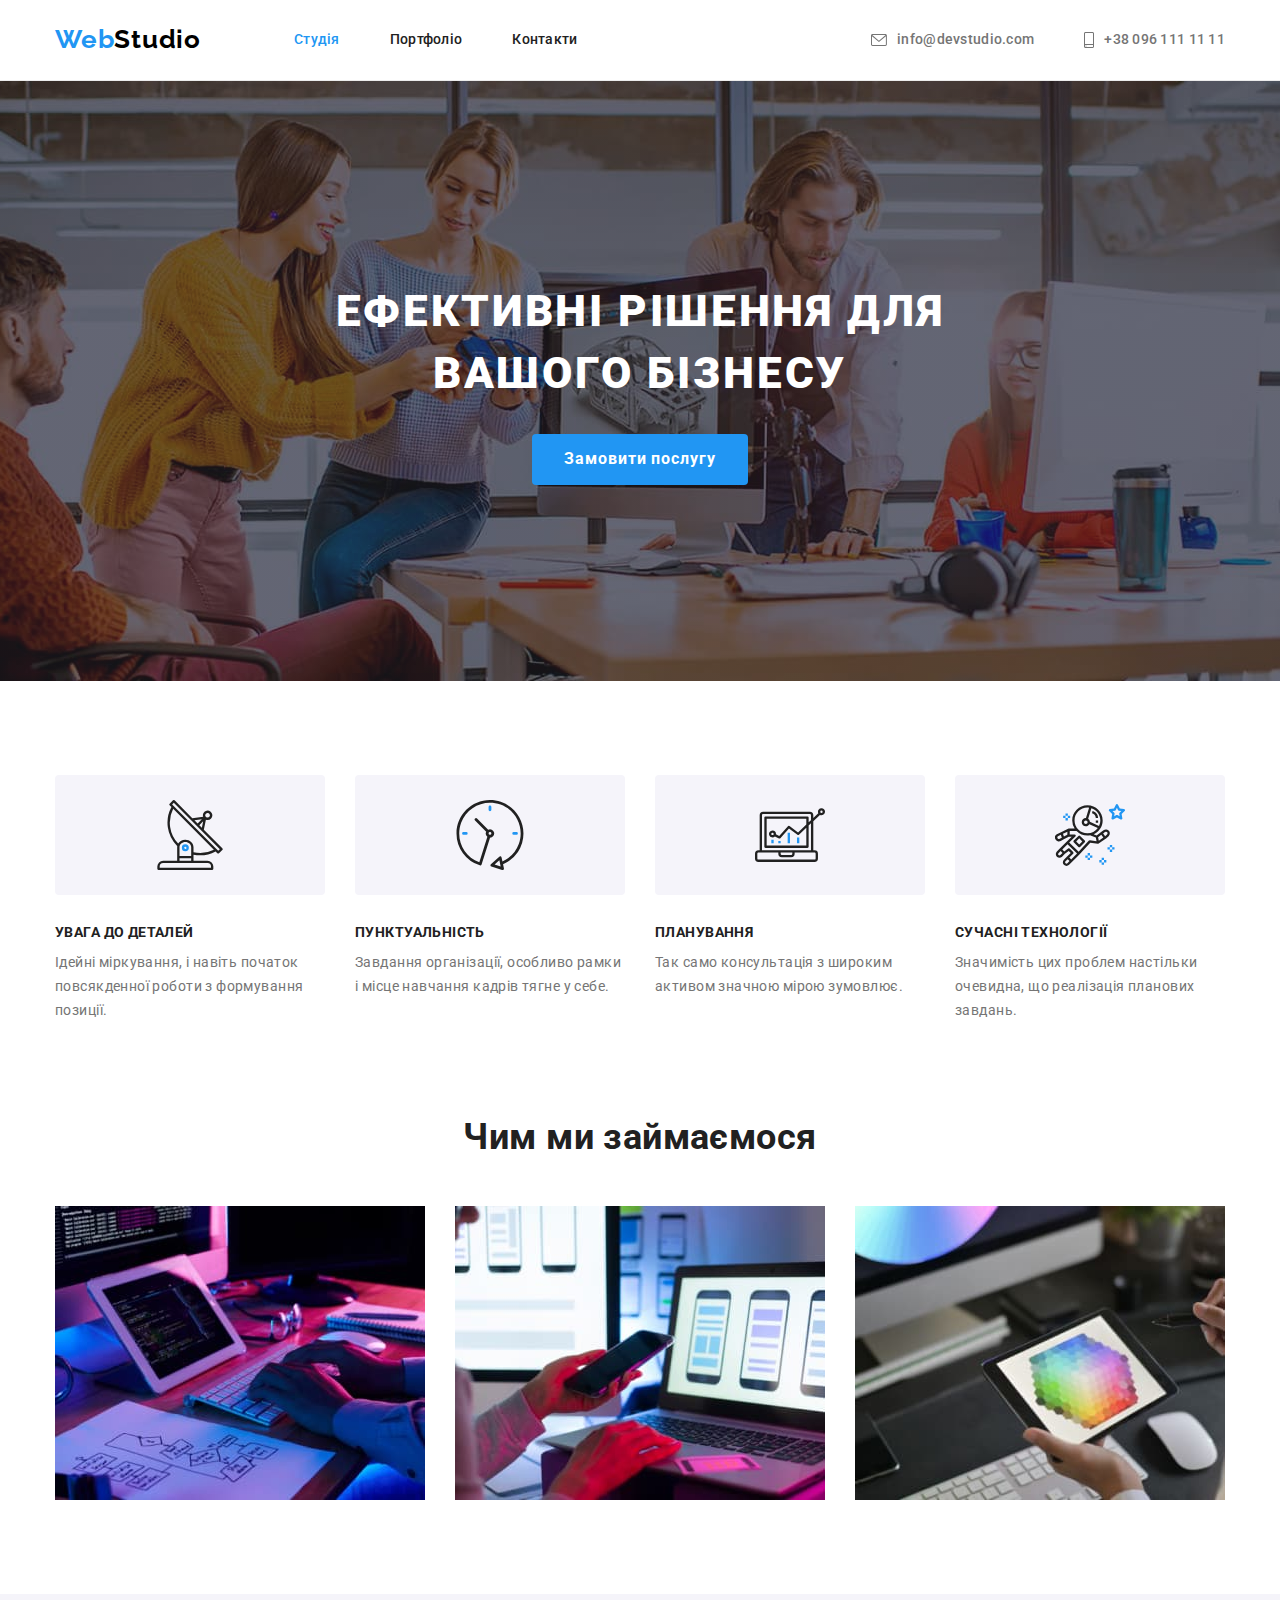
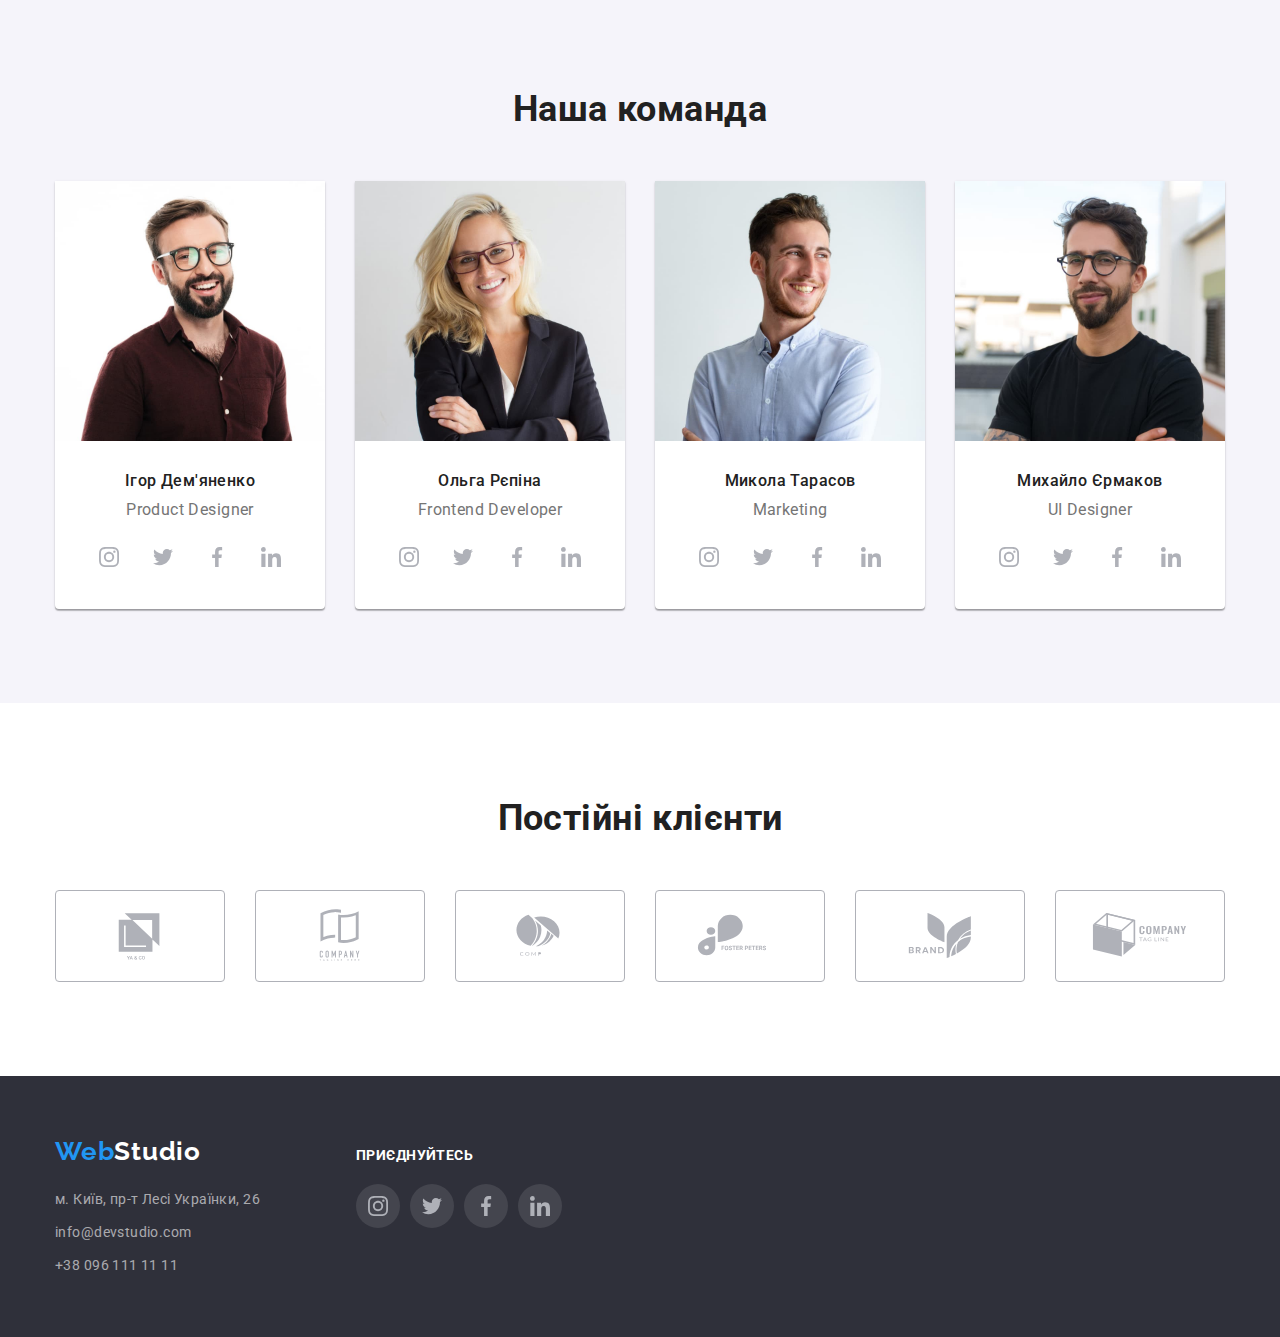
==== commit 14e7e59d: "Final final" ====
--- a/index.html
+++ b/index.html
@@ -159,33 +159,33 @@
               <div class="card-text">
                 <h3 class="title">Ігор Дем'яненко</h3>
                 <p lang="en" class="text">Product Designer</p>
-              </div>
-              <ul class="team-social-item list">
-                <li class="social-item">
-                  <a href="" class="social-link">
-                    <svg class="icons">
-                      <use href="./images/icons.svg#icon-instagram"></use></svg
-                  ></a>
-                </li>
-                <li class="social-item">
-                  <a href="" class="social-link">
-                    <svg class="icons">
-                      <use href="./images/icons.svg#icon-twitter"></use></svg
-                  ></a>
-                </li>
-                <li class="social-item">
-                  <a href="" class="social-link">
-                    <svg class="icons">
-                      <use href="./images/icons.svg#icon-facebook"></use></svg
-                  ></a>
-                </li>
-                <li class="social-item">
-                  <a href="" class="social-link">
-                    <svg class="icons">
-                      <use href="./images/icons.svg#icon-linkedin"></use></svg
-                  ></a>
-                </li>
-              </ul>
+                <ul class="team-social-item list">
+                  <li class="social-item">
+                    <a href="" class="social-link">
+                      <svg class="icons">
+                        <use href="./images/icons.svg#icon-instagram"></use></svg
+                    ></a>
+                  </li>
+                  <li class="social-item">
+                    <a href="" class="social-link">
+                      <svg class="icons">
+                        <use href="./images/icons.svg#icon-twitter"></use></svg
+                    ></a>
+                  </li>
+                  <li class="social-item">
+                    <a href="" class="social-link">
+                      <svg class="icons">
+                        <use href="./images/icons.svg#icon-facebook"></use></svg
+                    ></a>
+                  </li>
+                  <li class="social-item">
+                    <a href="" class="social-link">
+                      <svg class="icons">
+                        <use href="./images/icons.svg#icon-linkedin"></use></svg
+                    ></a>
+                  </li>
+                </ul>
+              </div>
             </li>
             <li class="item">
               <img
@@ -197,33 +197,33 @@
               <div class="card-text">
                 <h3 class="title">Ольга Рєпіна</h3>
                 <p lang="en" class="text">Frontend Developer</p>
-              </div>
-              <ul class="team-social-item list">
-                <li class="social-item">
-                  <a href="" class="social-link">
-                    <svg class="icons">
-                      <use href="./images/icons.svg#icon-instagram"></use></svg
-                  ></a>
-                </li>
-                <li class="social-item">
-                  <a href="" class="social-link">
-                    <svg class="icons">
-                      <use href="./images/icons.svg#icon-twitter"></use></svg
-                  ></a>
-                </li>
-                <li class="social-item">
-                  <a href="" class="social-link">
-                    <svg class="icons">
-                      <use href="./images/icons.svg#icon-facebook"></use></svg
-                  ></a>
-                </li>
-                <li class="social-item">
-                  <a href="" class="social-link">
-                    <svg class="icons">
-                      <use href="./images/icons.svg#icon-linkedin"></use></svg
-                  ></a>
-                </li>
-              </ul>
+                <ul class="team-social-item list">
+                  <li class="social-item">
+                    <a href="" class="social-link">
+                      <svg class="icons">
+                        <use href="./images/icons.svg#icon-instagram"></use></svg
+                    ></a>
+                  </li>
+                  <li class="social-item">
+                    <a href="" class="social-link">
+                      <svg class="icons">
+                        <use href="./images/icons.svg#icon-twitter"></use></svg
+                    ></a>
+                  </li>
+                  <li class="social-item">
+                    <a href="" class="social-link">
+                      <svg class="icons">
+                        <use href="./images/icons.svg#icon-facebook"></use></svg
+                    ></a>
+                  </li>
+                  <li class="social-item">
+                    <a href="" class="social-link">
+                      <svg class="icons">
+                        <use href="./images/icons.svg#icon-linkedin"></use></svg
+                    ></a>
+                  </li>
+                </ul>
+              </div>
             </li>
             <li class="item">
               <img
@@ -235,33 +235,33 @@
               <div class="card-text">
                 <h3 class="title">Микола Тарасов</h3>
                 <p lang="en" class="text">Marketing</p>
-              </div>
-              <ul class="team-social-item list">
-                <li class="social-item">
-                  <a href="" class="social-link">
-                    <svg class="icons">
-                      <use href="./images/icons.svg#icon-instagram"></use></svg
-                  ></a>
-                </li>
-                <li class="social-item">
-                  <a href="" class="social-link">
-                    <svg class="icons">
-                      <use href="./images/icons.svg#icon-twitter"></use></svg
-                  ></a>
-                </li>
-                <li class="social-item">
-                  <a href="" class="social-link">
-                    <svg class="icons">
-                      <use href="./images/icons.svg#icon-facebook"></use></svg
-                  ></a>
-                </li>
-                <li class="social-item">
-                  <a href="" class="social-link">
-                    <svg class="icons">
-                      <use href="./images/icons.svg#icon-linkedin"></use></svg
-                  ></a>
-                </li>
-              </ul>
+                <ul class="team-social-item list">
+                  <li class="social-item">
+                    <a href="" class="social-link">
+                      <svg class="icons">
+                        <use href="./images/icons.svg#icon-instagram"></use></svg
+                    ></a>
+                  </li>
+                  <li class="social-item">
+                    <a href="" class="social-link">
+                      <svg class="icons">
+                        <use href="./images/icons.svg#icon-twitter"></use></svg
+                    ></a>
+                  </li>
+                  <li class="social-item">
+                    <a href="" class="social-link">
+                      <svg class="icons">
+                        <use href="./images/icons.svg#icon-facebook"></use></svg
+                    ></a>
+                  </li>
+                  <li class="social-item">
+                    <a href="" class="social-link">
+                      <svg class="icons">
+                        <use href="./images/icons.svg#icon-linkedin"></use></svg
+                    ></a>
+                  </li>
+                </ul>
+              </div>
             </li>
             <li class="item">
               <img
@@ -273,33 +273,33 @@
               <div class="card-text">
                 <h3 class="title">Михайло Єрмаков</h3>
                 <p lang="en" class="text">UI Designer</p>
-              </div>
-              <ul class="team-social-item list">
-                <li class="social-item">
-                  <a href="" class="social-link">
-                    <svg class="icons">
-                      <use href="./images/icons.svg#icon-instagram"></use></svg
-                  ></a>
-                </li>
-                <li class="social-item">
-                  <a href="" class="social-link">
-                    <svg class="icons">
-                      <use href="./images/icons.svg#icon-twitter"></use></svg
-                  ></a>
-                </li>
-                <li class="social-item">
-                  <a href="" class="social-link">
-                    <svg class="icons">
-                      <use href="./images/icons.svg#icon-facebook"></use></svg
-                  ></a>
-                </li>
-                <li class="social-item">
-                  <a href="" class="social-link">
-                    <svg class="icons">
-                      <use href="./images/icons.svg#icon-linkedin"></use></svg
-                  ></a>
-                </li>
-              </ul>
+                <ul class="team-social-item list">
+                  <li class="social-item">
+                    <a href="" class="social-link">
+                      <svg class="icons">
+                        <use href="./images/icons.svg#icon-instagram"></use></svg
+                    ></a>
+                  </li>
+                  <li class="social-item">
+                    <a href="" class="social-link">
+                      <svg class="icons">
+                        <use href="./images/icons.svg#icon-twitter"></use></svg
+                    ></a>
+                  </li>
+                  <li class="social-item">
+                    <a href="" class="social-link">
+                      <svg class="icons">
+                        <use href="./images/icons.svg#icon-facebook"></use></svg
+                    ></a>
+                  </li>
+                  <li class="social-item">
+                    <a href="" class="social-link">
+                      <svg class="icons">
+                        <use href="./images/icons.svg#icon-linkedin"></use></svg
+                    ></a>
+                  </li>
+                </ul>
+              </div>
             </li>
           </ul>
         </div>
--- a/css/styles.css
+++ b/css/styles.css
@@ -106,6 +106,7 @@
 /* contact-nav */
 .contact-nav .link {
     color: var(--primary-text-color);
+    align-items: center;
 }
 .contact-nav .link:hover,
 .contact-nav .link:focus {
@@ -120,7 +121,6 @@
 .contact-nav .icons {
     margin-right: 10px;
     fill: var(--primary-text-color);
-    align-items: center;
 }
 .contact-nav .link:hover svg {
     fill: var(--accent-text-color);
@@ -304,17 +304,12 @@
     line-height: 1.2;
 }
 .team .card-text {
-    padding: 20px 24px 0px 20px;
-}
-.team-social-item,
-.footer-social-item {
-    display: flex;
-    height: 44px;
-    width: 206px;
+    padding: 30px 32px;
+}
+.team-social-item {
+    display: flex;
+    justify-content: center;
     margin-top: 16px;
-    margin-bottom: 30px;
-    margin-left: auto;
-    margin-right: auto;
 }
 .social-item:not(:last-child) {
     margin-right: 10px;
@@ -348,13 +343,12 @@
 .clients {
     background-color: var(--primary-bkgd-color);
 }
+.clients-title {
+    margin: 0;
+    margin-bottom: 50px;
+}
 .clients-list {
     display: flex;
-    height: 92px;
-    width: 1170px;
-    margin-top: 50px;
-    margin-left: auto;
-    margin-right: auto;
 }
 .clients-item:not(:last-child) {
     margin-right: 30px;
@@ -437,6 +431,10 @@
 .footer-join .social-item {
     background-color: rgba(255, 255, 255, 0.1);
     border-radius: 50%;
+}
+.footer-social-item {
+    display: flex;
+    margin-top: 20px;
 }
 
 /* PORTFOLIO PAGE */
